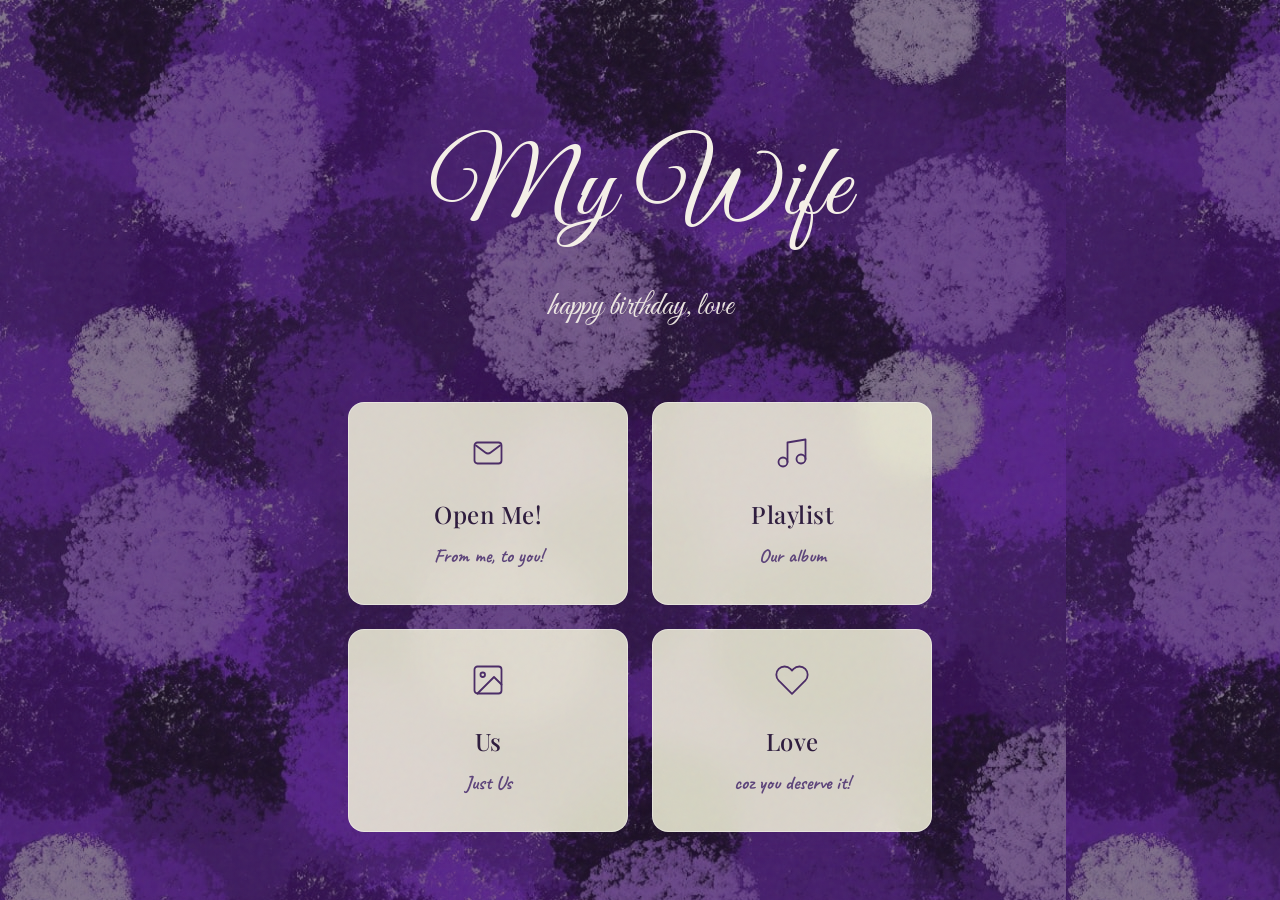
==== index.html @ d8a55922 "smth" ====
<!DOCTYPE html>
<html lang="en">

<head>
    <meta charset="UTF-8">
    <meta name="viewport" content="width=device-width, initial-scale=1.0">
    <title>Meghu's birthday</title>
    <link rel="stylesheet" href="style.css">
</head>

<body class="home-page">
    <div class="noise-overlay"></div>

    <header class="home-header">
        <h1>My Wife</h1>
        <p class="subtitle">happy birthday, love</p>
    </header>

    <main class="cards-container">
        <!-- Card 1 -->
        <a href="letter.html" class="nav-card">
            <div class="card">
                <div class="nav-card-icon">
                    <svg viewBox="0 0 24 24" fill="none" stroke="currentColor" stroke-linecap="round"
                        stroke-linejoin="round">
                        <path d="M4 7.00005L10.2 11.65C11.2667 12.45 12.7333 12.45 13.8 11.65L20 7"></path>
                        <rect x="3" y="5" width="18" height="14" rx="2"></rect>
                    </svg>
                </div>
                <div class="nav-card-title">Open Me!</div>
                <div class="nav-card-subtitle">From me, to you!</div>
            </div>
        </a>

        <!-- Card 2 -->
        <a href="songs.html" class="nav-card">
            <div class="card">
                <div class="nav-card-icon">
                    <svg viewBox="0 0 24 24" fill="none" stroke="currentColor" stroke-linecap="round"
                        stroke-linejoin="round">
                        <path d="M9 18V5l12-2v13"></path>
                        <circle cx="6" cy="18" r="3"></circle>
                        <circle cx="18" cy="16" r="3"></circle>
                    </svg>
                </div>
                <div class="nav-card-title">Playlist</div>
                <div class="nav-card-subtitle">Our album</div>
            </div>
        </a>

        <!-- Card 3 -->
        <a href="gallery.html" class="nav-card">
            <div class="card">
                <div class="nav-card-icon">
                    <svg viewBox="0 0 24 24" fill="none" stroke="currentColor" stroke-linecap="round"
                        stroke-linejoin="round">
                        <rect x="3" y="3" width="18" height="18" rx="2" ry="2"></rect>
                        <circle cx="8.5" cy="8.5" r="1.5"></circle>
                        <polyline points="21 15 16 10 5 21"></polyline>
                    </svg>
                </div>
                <div class="nav-card-title">Us</div>
                <div class="nav-card-subtitle">Just Us</div>
            </div>
        </a>

        <!-- Card 4 -->
        <a href="friends.html" class="nav-card">
            <div class="card">
                <div class="nav-card-icon">
                    <svg viewBox="0 0 24 24" fill="none" stroke="currentColor" stroke-linecap="round"
                        stroke-linejoin="round">
                        <path
                            d="M20.84 4.61a5.5 5.5 0 0 0-7.78 0L12 5.67l-1.06-1.06a5.5 5.5 0 0 0-7.78 7.78l1.06 1.06L12 21.23l7.78-7.78 1.06-1.06a5.5 5.5 0 0 0 0-7.78z">
                        </path>
                    </svg>
                </div>
                <div class="nav-card-title">Love</div>
                <div class="nav-card-subtitle">coz you deserve it!</div>
            </div>
        </a>
    </main>

    <script src="script.js"></script>
</body>

</html>
---- style.css ----
/* Google Fonts */
@import url('https://fonts.googleapis.com/css2?family=Caveat:wght@400..700&family=DM+Sans:ital,opsz,wght@0,9..40,100..1000;1,9..40,100..1000&family=Playfair+Display:ital,wght@0,400..900;1,400..900&display=swap');
@import url('https://fonts.googleapis.com/css2?family=Great+Vibes&display=swap');

/* Design System Variables */
:root {
    /* Colors */
    --bg-color: #F8F5FB;
    /* very light purple tint fallback */
    --card-bg-color: rgba(245, 245, 220, 0.85);
    /* Soft Warm Beige glass */
    --card-border-color: rgba(255, 255, 255, 0.4);
    --accent-color: #4A2B66;
    /* Deep Purple */
    --accent-hover-color: #D4AF37;
    /* Gold-toned */
    --text-color: #2D1B3D;
    /* Deep purple-brown for contrast */
    --text-muted: #5C437A;
    /* Lighter purple for subtitles */
    --border-color: rgba(74, 43, 102, 0.15);

    /* Typography */
    --font-heading: 'Playfair Display', serif;
    --font-body: 'DM Sans', sans-serif;
    --font-handwriting: 'Caveat', cursive;
    --font-elegant: 'Great Vibes', cursive;

    /* Styling */
    --border-radius: 16px;
    --box-shadow: 0 8px 32px rgba(74, 43, 102, 0.1);
    --glass-blur: blur(12px);
}

/* Base Styles */
* {
    box-sizing: border-box;
}

body {
    background-color: var(--bg-color);
    color: var(--text-color);
    font-family: var(--font-body);
    margin: 0;
    padding: 0;
    line-height: 1.6;
    -webkit-font-smoothing: antialiased;
    animation: fadeInPage 0.4s ease forwards;
    transition: opacity 0.3s ease;
}

body.fade-out {
    opacity: 0 !important;
}

@keyframes fadeInPage {
    from {
        opacity: 0;
    }

    to {
        opacity: 1;
    }
}

h1,
h2,
h3,
h4,
h5,
h6 {
    font-family: var(--font-heading);
    font-weight: 600;
    margin-top: 0;
}

.handwriting {
    font-family: var(--font-handwriting);
}

/* Common Components */
.card {
    background-color: var(--card-bg-color);
    border: 1px solid var(--border-color);
    border-radius: var(--border-radius);
    box-shadow: var(--box-shadow);
    padding: 24px;
}

button,
.btn {
    background-color: var(--accent-color);
    color: #FDFAF5;
    border: none;
    border-radius: var(--border-radius);
    padding: 12px 24px;
    font-family: var(--font-body);
    font-weight: 500;
    font-size: 1rem;
    cursor: pointer;
    transition: background-color 0.2s ease, transform 0.1s ease;
}

button:hover,
.btn:hover {
    background-color: var(--accent-hover-color);
    transform: translateY(-1px);
}

button:active,
.btn:active {
    transform: translateY(0);
}

/* Noise Overlay */
.noise-overlay {
    position: fixed;
    top: 0;
    left: 0;
    width: 100vw;
    height: 100vh;
    pointer-events: none;
    z-index: 9999;
    opacity: 0.04;
    background-image: url("data:image/svg+xml,%3Csvg viewBox='0 0 200 200' xmlns='http://www.w3.org/2000/svg'%3E%3Cfilter id='noiseFilter'%3E%3CfeTurbulence type='fractalNoise' baseFrequency='0.65' numOctaves='3' stitchTiles='stitch'/%3E%3C/filter%3E%3Crect width='100%25' height='100%25' filter='url(%23noiseFilter)'/%3E%3C/svg%3E");
}

/* Home Page Specifics */
.home-header {
    text-align: center;
    margin-top: 12vh;
    margin-bottom: 3rem;
    padding: 0 20px;
    position: relative;
    z-index: 10;
    opacity: 0;
    animation: fadeInUp 0.8s ease forwards;
}

.home-header h1 {
    font-size: clamp(4.5rem, 10vw, 6.5rem);
    font-family: var(--font-elegant);
    font-weight: 400;
    color: #F5F0E8;
    /* warm beige shade */
    margin-bottom: 0.5rem;
    letter-spacing: 1px;
}

.home-header .subtitle {
    font-size: 2rem;
    font-family: var(--font-elegant);
    color: #F5F0E8;
    /* warm beige shade */
    margin: 0;
    opacity: 0.95;
}

/* Cards Container */
.cards-container {
    display: flex;
    flex-wrap: wrap;
    justify-content: center;
    gap: 24px;
    max-width: 800px;
    margin: 0 auto;
    padding: 20px;
    position: relative;
    z-index: 10;
}

/* Navigation Cards */
a.nav-card {
    text-decoration: none;
    color: inherit;
    width: 100%;
    max-width: 280px;
    display: block;
    opacity: 0;
    animation: fadeInUp 0.6s cubic-bezier(0.2, 0.8, 0.2, 1) forwards;
}

a.nav-card:nth-child(1) {
    animation-delay: 0.2s;
}

a.nav-card:nth-child(2) {
    animation-delay: 0.3s;
}

a.nav-card:nth-child(3) {
    animation-delay: 0.4s;
}

a.nav-card:nth-child(4) {
    animation-delay: 0.5s;
}

a.nav-card .card {
    display: flex;
    flex-direction: column;
    align-items: center;
    text-align: center;
    height: 100%;
    background: var(--card-bg-color);
    backdrop-filter: var(--glass-blur);
    -webkit-backdrop-filter: var(--glass-blur);
    border: 1px solid var(--card-border-color);
    border-radius: var(--border-radius);
    padding: 32px 24px;
    /* Generous whitespace */
    box-shadow: var(--box-shadow);
    transition: all 0.4s cubic-bezier(0.25, 0.8, 0.25, 1);
}

.nav-card-icon {
    margin-bottom: 24px;
    color: var(--accent-color);
    display: flex;
    align-items: center;
    justify-content: center;
}

.nav-card-icon svg {
    width: 36px;
    height: 36px;
    stroke-width: 1.2px;
    transition: color 0.4s ease;
}

.nav-card-title {
    font-family: var(--font-heading);
    font-size: 1.5rem;
    font-weight: 500;
    margin-bottom: 8px;
    color: var(--text-color);
    letter-spacing: 0.5px;
}

.nav-card-subtitle {
    font-family: var(--font-handwriting);
    font-size: 1.2rem;
    font-weight: 700;
    color: var(--text-muted);
}

/* Hover effects for Nav Cards */
a.nav-card:hover .card {
    transform: translateY(-8px);
    box-shadow: 0 16px 40px rgba(74, 43, 102, 0.2);
    border-color: var(--accent-hover-color);
}

a.nav-card:hover .nav-card-icon {
    color: var(--accent-hover-color);
}

/* Mobile Responsive */
@media (max-width: 600px) {
    .cards-container {
        gap: 16px;
        padding: 16px;
    }

    a.nav-card {
        max-width: 100%;
    }

    .home-header {
        margin-top: 8vh;
        margin-bottom: 2rem;
    }
}

/* Page Layout (Shared) */
.page-container {
    max-width: 1000px;
    margin: 0 auto;
    padding: 30px 20px;
    position: relative;
    z-index: 10;
}

.back-link {
    display: inline-block;
    color: var(--text-color);
    text-decoration: none;
    font-size: 0.95rem;
    opacity: 0.7;
    transition: opacity 0.2s ease, transform 0.2s ease;
    margin-bottom: 20px;
}

.back-link:hover {
    opacity: 1;
    transform: translateX(-4px);
}

.page-header {
    text-align: center;
    margin-bottom: 40px;
}

.page-header h2 {
    font-size: 2.5rem;
    color: var(--text-color);
    font-weight: 500;
}

/* Letter Page Specifics */
.letter-wrapper {
    display: flex;
    justify-content: center;
}

.letter-card {
    background-color: var(--card-bg-color);
    border: 1px solid #D8D0C0;
    /* Slightly darker sand for aged look */
    border-radius: 4px;
    /* Less rounded for a paper feel */
    box-shadow: 0 10px 30px rgba(61, 43, 31, 0.08), 0 1px 3px rgba(61, 43, 31, 0.05);
    max-width: 680px;
    width: 100%;
    padding: 50px 60px;
    position: relative;
}

.decorative-line {
    width: 40px;
    height: 2px;
    background-color: var(--accent-color);
    margin: 0 auto 30px auto;
    border-radius: 2px;
    opacity: 0.8;
}

.letter-content {
    font-size: 20px;
    /* Handwritten font */
    line-height: 1.9;
    color: var(--text-color);
}

.letter-content p {
    margin-top: 0;
    margin-bottom: 1.5em;
    white-space: pre-wrap;
}

.letter-signoff {
    text-align: right;
    font-size: 20px;
    line-height: 1.5;
    color: var(--text-color);
    margin-top: 50px;
}

/* Animations */
.fade-in-up {
    animation: fadeInUp 0.8s cubic-bezier(0.2, 0.8, 0.2, 1) forwards;
    opacity: 0;
}

@keyframes fadeInUp {
    0% {
        opacity: 0;
        transform: translateY(20px);
    }

    100% {
        opacity: 1;
        transform: translateY(0);
    }
}

/* Mobile Responsive - Pages */
@media (max-width: 600px) {
    .letter-card {
        padding: 30px 20px;
    }

    .page-header h2 {
        font-size: 2rem;
    }
}

/* Songs Page Specifics */
.songs-grid {
    display: grid;
    grid-template-columns: repeat(auto-fit, minmax(240px, 1fr));
    gap: 30px;
    margin-top: 20px;
}

.song-card {
    background-color: var(--card-bg-color);
    border: 1px solid var(--border-color);
    border-radius: var(--border-radius);
    padding: 16px;
    box-shadow: var(--box-shadow);
    transition: transform 0.3s cubic-bezier(0.25, 0.8, 0.25, 1), box-shadow 0.3s ease;
}

.song-card:hover {
    transform: scale(1.02);
    box-shadow: 0 12px 24px rgba(61, 43, 31, 0.12);
}

.song-image-wrapper {
    position: relative;
    width: 100%;
    aspect-ratio: 1 / 1;
    border-radius: 8px;
    overflow: hidden;
    margin-bottom: 16px;
}

.song-image-placeholder {
    width: 100%;
    height: 100%;
    background-color: #E8DECC;
    /* Placeholder beige */
    object-fit: cover;
}

.play-btn {
    position: absolute;
    bottom: 12px;
    right: 12px;
    width: 40px;
    height: 40px;
    border-radius: 50%;
    background-color: var(--accent-color);
    color: #FFF;
    display: flex;
    align-items: center;
    justify-content: center;
    border: none;
    cursor: pointer;
    font-size: 14px;
    padding-left: 3px;
    /* Optically center the play icon */
    box-shadow: 0 4px 10px rgba(124, 107, 158, 0.4);
    transition: transform 0.2s ease, background-color 0.2s ease;
    z-index: 2;
}

.play-btn:hover {
    transform: scale(1.1);
    background-color: var(--accent-hover-color);
}

.song-info {
    text-align: left;
}

.song-title {
    font-family: var(--font-heading);
    font-style: italic;
    font-size: 1.25rem;
    font-weight: 500;
    margin: 0 0 4px 0;
    color: var(--text-color);
}

.song-artist {
    font-family: var(--font-body);
    font-size: 0.9rem;
    margin: 0;
    opacity: 0.7;
    color: var(--text-color);
}

/* Modal Overlay */
.modal-overlay {
    position: fixed;
    top: 0;
    left: 0;
    width: 100vw;
    height: 100vh;
    background-color: rgba(61, 43, 31, 0.6);
    /* Dark semi-transparent warm brown overlay */
    backdrop-filter: blur(4px);
    display: flex;
    align-items: center;
    justify-content: center;
    z-index: 10000;
    opacity: 0;
    pointer-events: none;
    transition: opacity 0.3s ease;
}

.modal-overlay.active {
    opacity: 1;
    pointer-events: auto;
}

.modal-card {
    background-color: var(--card-bg-color);
    border-radius: 16px;
    width: 90%;
    max-width: 400px;
    padding: 24px;
    position: relative;
    box-shadow: 0 20px 40px rgba(0, 0, 0, 0.2);
    transform: translateY(20px) scale(0.95);
    transition: transform 0.3s cubic-bezier(0.25, 0.8, 0.25, 1);
}

.modal-overlay.active .modal-card {
    transform: translateY(0) scale(1);
}

.close-btn {
    position: absolute;
    top: -12px;
    right: -12px;
    width: 32px;
    height: 32px;
    background-color: var(--card-bg-color);
    border: 1px solid var(--border-color);
    border-radius: 50%;
    font-size: 20px;
    display: flex;
    align-items: center;
    justify-content: center;
    cursor: pointer;
    color: var(--text-color);
    box-shadow: 0 4px 8px rgba(0, 0, 0, 0.1);
    transition: background-color 0.2s, transform 0.2s;
    padding: 0;
    line-height: 1;
}

.close-btn:hover {
    background-color: #F5F0E8;
    transform: scale(1.05);
}

.modal-content {
    width: 100%;
    border-radius: 8px;
    overflow: hidden;
}

/* Gallery Page Specifics */
.gallery-masonry {
    column-count: 3;
    column-gap: 30px;
    margin-top: 20px;
    padding-bottom: 40px;
    /* space for hover lift */
}

.polaroid-card {
    background-color: #FFFFFF;
    /* Pure white for polaroid border */
    padding: 14px 14px 20px 14px;
    /* Classic polaroid padding */
    margin-bottom: 40px;
    /* Vertical gap between items */
    border-radius: 4px;
    box-shadow: 0 8px 24px rgba(61, 43, 31, 0.1);
    break-inside: avoid-column;
    /* Prevent card splitting */
    display: inline-block;
    /* Crucial for masonry avoid-column */
    width: 100%;
    transition: transform 0.4s cubic-bezier(0.25, 0.8, 0.25, 1), box-shadow 0.4s ease;
}

.polaroid-img-placeholder {
    width: 100%;
    background-color: #E8DECC;
    /* warm beige */
    object-fit: cover;
    background-position: center;
    background-size: cover;
    border-radius: 2px;
}

.polaroid-caption {
    font-family: var(--font-handwriting);
    font-size: 24px;
    color: var(--text-color);
    text-align: center;
    margin-top: 16px;
    margin-bottom: 0;
    line-height: 1;
}

.polaroid-card:hover {
    transform: rotate(0deg) translateY(-8px) !important;
    /* Override inline rotation cleanly */
    box-shadow: 0 16px 32px rgba(61, 43, 31, 0.15);
    z-index: 10;
    position: relative;
}

/* Mobile Responsive - Gallery */
@media (max-width: 768px) {
    .gallery-masonry {
        column-count: 2;
        column-gap: 20px;
    }
}

/* Friends Page Specifics */
.friends-grid {
    display: grid;
    grid-template-columns: repeat(auto-fit, minmax(200px, 1fr));
    gap: 24px;
    justify-items: center;
}

.flip-card {
    background-color: transparent;
    width: 100%;
    max-width: 220px;
    /* Force card size */
    height: 280px;
    perspective: 1000px;
    cursor: pointer;
}

.flip-card-inner {
    position: relative;
    width: 100%;
    height: 100%;
    text-align: center;
    transition: transform 0.5s ease;
    transform-style: preserve-3d;
}

.flip-card.is-flipped .flip-card-inner {
    transform: rotateY(180deg);
}

.flip-card-front,
.flip-card-back {
    position: absolute;
    width: 100%;
    height: 100%;
    -webkit-backface-visibility: hidden;
    backface-visibility: hidden;
    display: flex;
    flex-direction: column;
    align-items: center;
    justify-content: center;
    padding: 20px;
    margin: 0;
}

.flip-card-front {
    /* Uses base .card styling from HTML */
}

.flip-card-back {
    transform: rotateY(180deg);
    align-items: flex-start;
    text-align: left;
    justify-content: space-between;
}

.friend-photo-placeholder {
    width: 120px;
    height: 120px;
    border-radius: 50%;
    background-color: #E8DECC;
    /* beige placeholder */
    border: 2px solid var(--border-color);
    margin-bottom: 16px;
    object-fit: cover;
}

.friend-name {
    font-family: var(--font-body);
    font-size: 1.1rem;
    font-weight: 500;
    color: var(--text-color);
    margin: 0 0 8px 0;
}

.friend-heart {
    font-size: 1.2rem;
    color: var(--accent-color);
}

.friend-note {
    font-family: var(--font-handwriting);
    font-size: 18px;
    color: var(--text-color);
    line-height: 1.6;
    margin: 0;
}

.friend-signoff {
    font-family: var(--font-handwriting);
    font-size: 18px;
    color: var(--accent-color);
    /* Muted violet */
    align-self: flex-end;
    margin: 0;
    margin-top: auto;
}

/* Staggered entrance animation for friends grid */
.friends-grid .flip-card:nth-child(1) {
    animation-delay: 0.1s;
}

.friends-grid .flip-card:nth-child(2) {
    animation-delay: 0.2s;
}

.friends-grid .flip-card:nth-child(3) {
    animation-delay: 0.3s;
}

.friends-grid .flip-card:nth-child(4) {
    animation-delay: 0.4s;
}

.friends-grid .flip-card:nth-child(5) {
    animation-delay: 0.5s;
}

.friends-grid .flip-card:nth-child(6) {
    animation-delay: 0.6s;
}

/* Home Page Body Background */
body.home-page {
    background-color: var(--bg-color);
    background-image: linear-gradient(rgba(45, 27, 61, 0.6), rgba(45, 27, 61, 0.6)), url('violet.jpeg');
    background-repeat: repeat;
    background-attachment: fixed;
    background-size: auto;
}

/* Letter Page Body Background */
body.letter-page {
    background-color: var(--bg-color);
    background-image: linear-gradient(rgba(0, 0, 0, 0.3), rgba(0, 0, 0, 0.3)), url('sunset.jpeg');
    background-size: cover;
    background-position: center;
    background-attachment: fixed;
    background-repeat: no-repeat;
}

.letter-page .back-link {
    color: #F5F0E8;
    opacity: 0.9;
}

.letter-page .page-header h2 {
    color: #F5F0E8;
    font-family: var(--font-elegant);
    font-size: 3rem;
}

/* Songs Page Body Background */
body.songs-page {
    background-color: var(--bg-color);
    background-image: linear-gradient(rgba(0, 0, 0, 0.5), rgba(0, 0, 0, 0.5)), url('green.jpeg');
    background-size: cover;
    background-position: center;
    background-attachment: fixed;
    background-repeat: no-repeat;
}

.songs-page .back-link {
    color: #F5F0E8;
    opacity: 0.9;
}

.songs-page .page-header h2 {
    color: #F5F0E8;
    font-family: var(--font-elegant);
    font-size: 3rem;
}

.songs-page .song-card {
    background: rgba(245, 245, 220, 0.85);
    backdrop-filter: blur(10px);
    border: 1px solid rgba(255, 255, 255, 0.3);
}
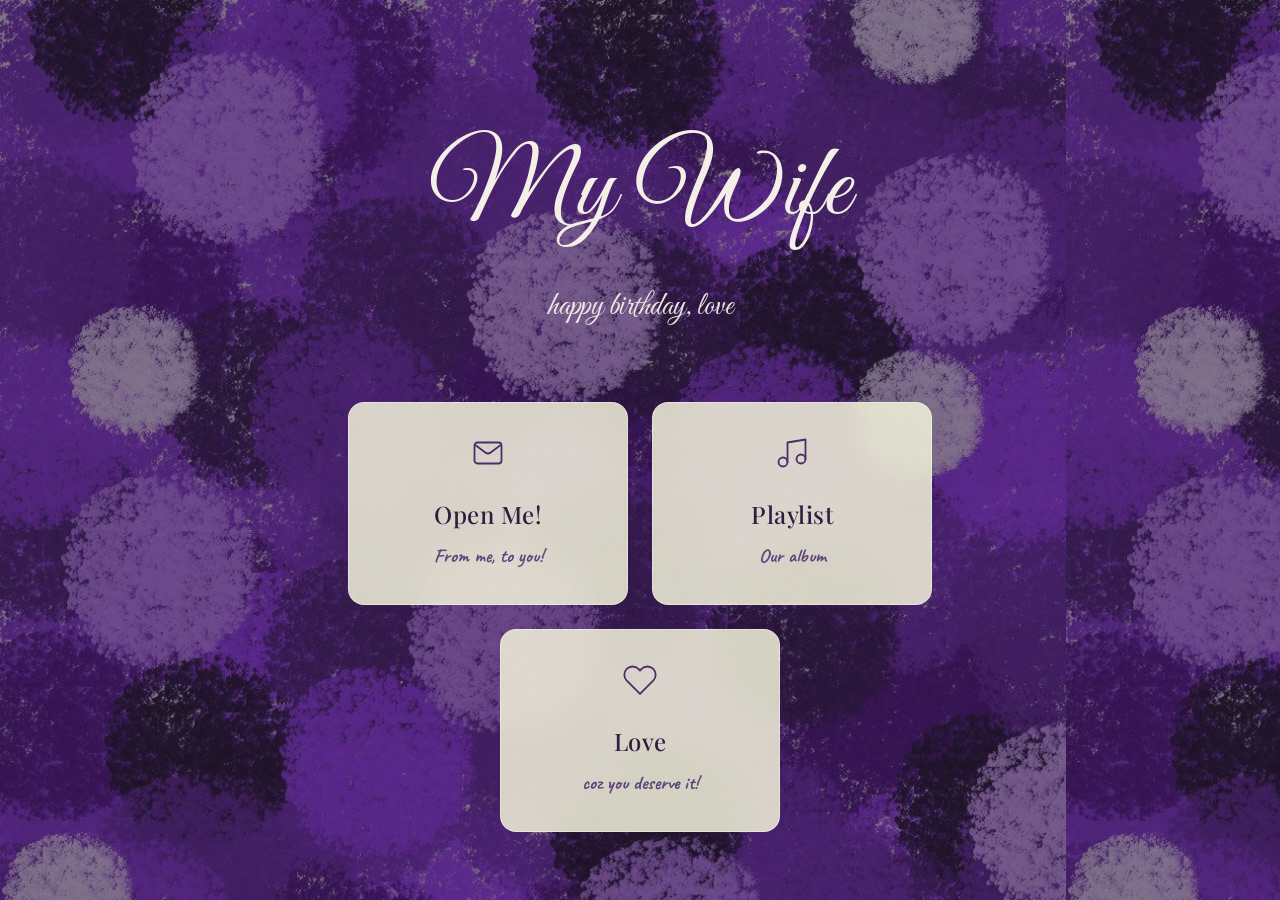
==== commit cd760ba0: "sara" ====
--- a/index.html
+++ b/index.html
@@ -48,21 +48,7 @@
             </div>
         </a>
 
-        <!-- Card 3 -->
-        <a href="gallery.html" class="nav-card">
-            <div class="card">
-                <div class="nav-card-icon">
-                    <svg viewBox="0 0 24 24" fill="none" stroke="currentColor" stroke-linecap="round"
-                        stroke-linejoin="round">
-                        <rect x="3" y="3" width="18" height="18" rx="2" ry="2"></rect>
-                        <circle cx="8.5" cy="8.5" r="1.5"></circle>
-                        <polyline points="21 15 16 10 5 21"></polyline>
-                    </svg>
-                </div>
-                <div class="nav-card-title">Us</div>
-                <div class="nav-card-subtitle">Just Us</div>
-            </div>
-        </a>
+
 
         <!-- Card 4 -->
         <a href="friends.html" class="nav-card">
